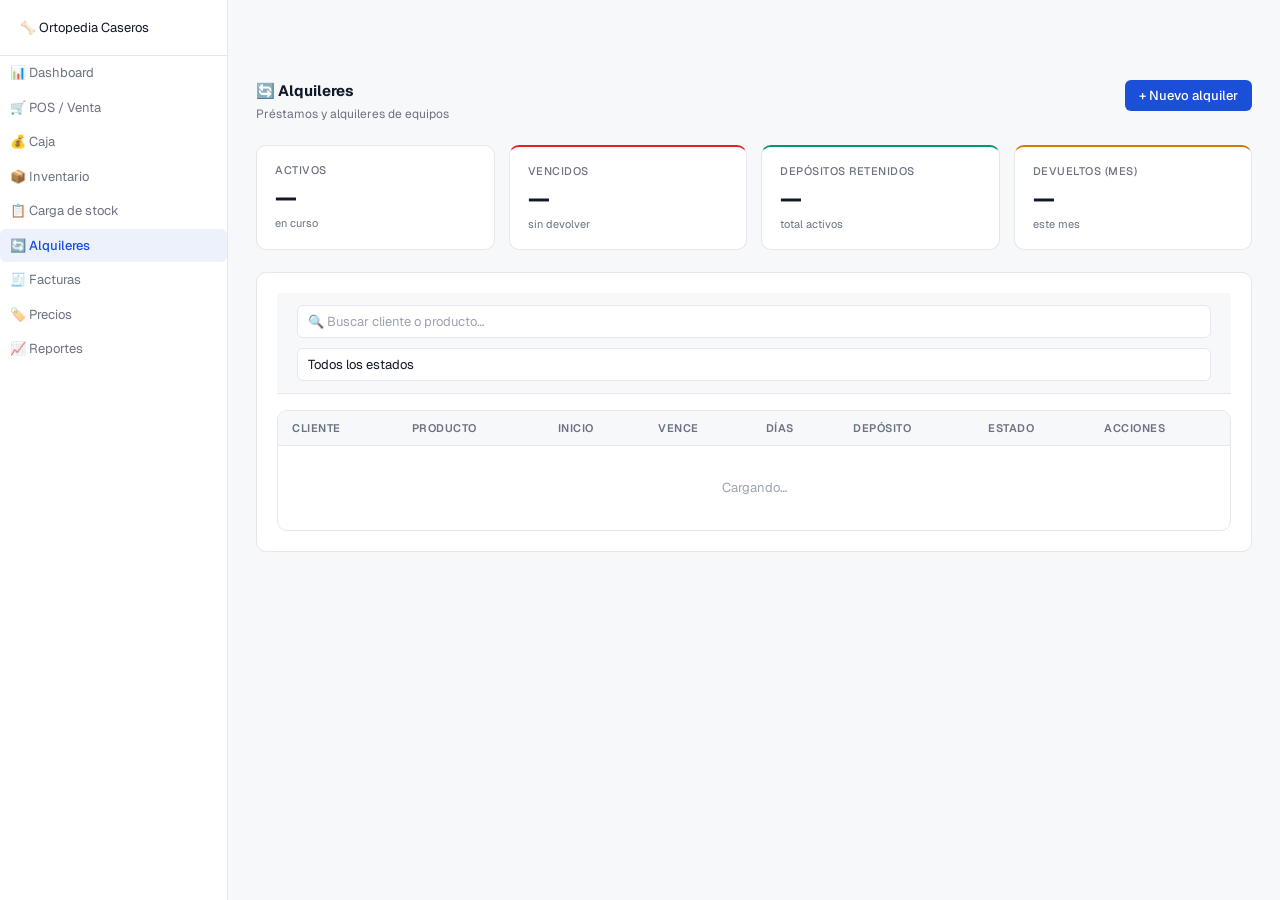
==== alquileres.html @ b58b051e "feat: logo, sidebar badges, stock bars, alquileres module, topbar stats - Logo: replaced webp with c" ====
<!DOCTYPE html>
<html lang="es">
<head>
  <meta charset="UTF-8">
  <meta name="viewport" content="width=device-width, initial-scale=1.0">
  <title>Alquileres — Ortopedia Caseros</title>
  <script>if(localStorage.getItem('theme')==='dark'||(!localStorage.getItem('theme')&&matchMedia('(prefers-color-scheme: dark)').matches))document.documentElement.classList.add('dark');</script>
  <link rel="stylesheet" href="css/styles.css">
  <style>
    .alq-estado-activo   { color: var(--green);  background: var(--green-bg);  }
    .alq-estado-vencido  { color: var(--red);    background: var(--red-bg);    }
    .alq-estado-devuelto { color: var(--text-3); background: var(--surface-2); }
    .dias-badge {
      display: inline-flex; align-items: center;
      font-size: 11px; font-weight: 600;
      padding: 2px 8px; border-radius: 10px;
    }
    .filter-row { display: flex; gap: 10px; flex-wrap: wrap; margin-bottom: 16px; align-items: center; }
  </style>
</head>
<body>
  <button class="hamburger" id="hamburger">☰</button>
  <div class="sidebar-overlay" id="sidebar-overlay"></div>

  <div class="layout">
    <nav class="sidebar" id="sidebar">
      <div class="logo">🦴 Ortopedia Caseros</div>
      <a href="index.html">📊 Dashboard</a>
      <a href="pos.html">🛒 POS / Venta</a>
      <a href="caja.html">💰 Caja</a>
      <a href="inventario.html">📦 Inventario</a>
      <a href="stock-carga.html">📋 Carga de stock</a>
      <a href="alquileres.html" class="active">🔄 Alquileres</a>
      <a href="facturas.html">🧾 Facturas</a>
      <a href="precios.html">🏷️ Precios</a>
      <a href="reportes.html">📈 Reportes</a>
    </nav>

    <main class="main">
      <div class="page-header" style="display:flex;align-items:flex-start;justify-content:space-between;flex-wrap:wrap;gap:12px">
        <div>
          <h1>🔄 Alquileres</h1>
          <p>Préstamos y alquileres de equipos</p>
        </div>
        <button class="btn btn-primary" id="btn-nuevo-alquiler">+ Nuevo alquiler</button>
      </div>

      <!-- KPIs -->
      <div class="kpi-grid">
        <div class="kpi-card">
          <div class="kpi-label">Activos</div>
          <div class="kpi-value" id="kpi-activos">—</div>
          <div class="kpi-sub">en curso</div>
        </div>
        <div class="kpi-card red">
          <div class="kpi-label">Vencidos</div>
          <div class="kpi-value" id="kpi-vencidos">—</div>
          <div class="kpi-sub">sin devolver</div>
        </div>
        <div class="kpi-card green">
          <div class="kpi-label">Depósitos retenidos</div>
          <div class="kpi-value" id="kpi-depositos">—</div>
          <div class="kpi-sub">total activos</div>
        </div>
        <div class="kpi-card amber">
          <div class="kpi-label">Devueltos (mes)</div>
          <div class="kpi-value" id="kpi-devueltos-mes">—</div>
          <div class="kpi-sub">este mes</div>
        </div>
      </div>

      <!-- Filtros -->
      <div class="card">
        <div class="filter-row">
          <input type="text" class="input" id="busqueda-alq" placeholder="🔍 Buscar cliente o producto…" style="flex:1;min-width:200px">
          <select class="select" id="filtro-estado" style="min-width:150px">
            <option value="">Todos los estados</option>
            <option value="activo">🟢 Activos</option>
            <option value="vencido">🔴 Vencidos</option>
            <option value="devuelto">⚫ Devueltos</option>
          </select>
        </div>

        <div class="table-wrap">
          <table>
            <thead>
              <tr>
                <th>Cliente</th>
                <th>Producto</th>
                <th>Inicio</th>
                <th>Vence</th>
                <th>Días</th>
                <th>Depósito</th>
                <th>Estado</th>
                <th>Acciones</th>
              </tr>
            </thead>
            <tbody id="alq-tbody">
              <tr><td colspan="8" style="text-align:center;color:var(--text-dim);padding:32px">Cargando…</td></tr>
            </tbody>
          </table>
        </div>
      </div>
    </main>
  </div>

  <!-- Bottom nav mobile -->
  <nav class="bottom-nav">
    <a href="pos.html"><span class="icon">🛒</span>POS</a>
    <a href="caja.html"><span class="icon">💰</span>Caja</a>
    <a href="inventario.html"><span class="icon">📦</span>Stock</a>
    <a href="index.html"><span class="icon">📊</span>Panel</a>
  </nav>

  <!-- Modal nuevo alquiler -->
  <div class="modal-overlay hidden" id="modal-nuevo-alq">
    <div class="modal">
      <div class="modal-header">
        <span class="modal-title">Nuevo alquiler</span>
        <button class="modal-close" id="btn-cerrar-nuevo-alq">✕</button>
      </div>
      <form id="form-nuevo-alq">
        <div class="form-row">
          <div class="form-group">
            <label>Nombre del cliente *</label>
            <input type="text" class="input" name="cliente_nombre" required placeholder="Ej: María García">
          </div>
          <div class="form-group">
            <label>Teléfono</label>
            <input type="tel" class="input" name="cliente_telefono" placeholder="Ej: 11-1234-5678">
          </div>
        </div>
        <div class="form-group">
          <label>Producto / Equipo *</label>
          <input type="text" class="input" id="alq-producto-search" name="producto_nombre"
            required placeholder="Escribí para buscar…" autocomplete="off">
          <input type="hidden" id="alq-producto-id" name="producto_id">
          <div id="alq-producto-sugerencias" style="display:none;position:absolute;background:var(--surface);border:1px solid var(--border);border-radius:var(--radius-sm);z-index:200;min-width:280px;box-shadow:0 4px 16px rgba(0,0,0,.12)"></div>
        </div>
        <div class="form-row">
          <div class="form-group">
            <label>Fecha inicio *</label>
            <input type="date" class="input" name="fecha_inicio" required id="alq-fecha-inicio">
          </div>
          <div class="form-group">
            <label>Fecha devolución prevista *</label>
            <input type="date" class="input" name="fecha_fin_prevista" required id="alq-fecha-fin">
          </div>
        </div>
        <div class="form-row">
          <div class="form-group">
            <label>Depósito ($)</label>
            <input type="number" class="input" name="deposito" min="0" step="100" placeholder="0">
          </div>
          <div class="form-group">
            <label>Precio por día ($)</label>
            <input type="number" class="input" name="precio_por_dia" min="0" step="50" placeholder="0">
          </div>
        </div>
        <div class="form-group">
          <label>Notas</label>
          <textarea class="input" name="notas" rows="2" style="resize:vertical" placeholder="Observaciones, talle, condición del equipo…"></textarea>
        </div>
        <button type="submit" class="btn btn-primary btn-full">Registrar alquiler</button>
      </form>
    </div>
  </div>

  <!-- Modal detalle / devolver -->
  <div class="modal-overlay hidden" id="modal-detalle-alq">
    <div class="modal" style="max-width:440px">
      <div class="modal-header">
        <span class="modal-title">Detalle de alquiler</span>
        <button class="modal-close" id="btn-cerrar-detalle-alq">✕</button>
      </div>
      <div id="detalle-alq-content"></div>
      <div style="display:flex;gap:10px;margin-top:20px" id="detalle-alq-actions"></div>
    </div>
  </div>

  <script>
    const hamburger = document.getElementById('hamburger');
    const sidebar   = document.getElementById('sidebar');
    const overlay   = document.getElementById('sidebar-overlay');
    hamburger.addEventListener('click', () => {
      sidebar.classList.toggle('open');
      overlay.classList.toggle('open');
    });
    overlay.addEventListener('click', () => {
      sidebar.classList.remove('open');
      overlay.classList.remove('open');
    });
  </script>

  <script type="module" src="js/common.js"></script>
  <script type="module" src="js/theme.js"></script>
  <script type="module" src="js/alquileres.js"></script>
</body>
</html>
---- css/styles.css ----
@import url('https://fonts.googleapis.com/css2?family=Geist:wght@300;400;500;600;700;800&family=Geist+Mono:wght@400;500&display=swap');

/* ── Variables — Light mode (default) ── */
:root {
  --bg: #F7F8FA;
  --white: #FFFFFF;
  --surface: #FFFFFF;
  --surface-2: #F3F4F6;
  --border: #E4E7EC;
  --border-strong: #C9CDD6;
  --text: #111827;
  --text-2: #374151;
  --text-3: #6B7280;
  --text-4: #9CA3AF;
  --row-hover: #FAFAFA;

  --brand: #1B4FD8;
  --brand-hover: #1740B0;
  --brand-light: #EFF4FF;
  --brand-dim: rgba(27,79,216,0.08);
  --green: #059669;
  --green-bg: #ECFDF5;
  --amber: #D97706;
  --amber-bg: #FFFBEB;
  --red: #DC2626;
  --red-bg: #FEF2F2;
  --blue: #2563EB;
  --blue-bg: #EFF6FF;
  --purple: #7C3AED;
  --purple-bg: #F5F3FF;

  /* Backward-compat aliases */
  --teal: var(--brand);
  --teal-dim: var(--brand-dim);
  --text-muted: var(--text-3);
  --text-dim: var(--text-4);
  --red-dim: var(--red-bg);
  --amber-dim: var(--amber-bg);
  --green-dim: var(--green-bg);

  --radius: 10px;
  --radius-sm: 6px;
  --sidebar-w: 228px;
  --topbar-h: 56px;
}

/* ── Dark mode ── */
html.dark {
  --bg: #0F1117;
  --white: #171B25;
  --surface: #171B25;
  --surface-2: #1E2333;
  --border: rgba(255,255,255,0.07);
  --border-strong: rgba(255,255,255,0.12);
  --text: #EEF0F6;
  --text-2: #C9D1E0;
  --text-3: #8890A8;
  --text-4: #555D75;
  --row-hover: rgba(255,255,255,0.025);

  --brand: #5B9BFF;
  --brand-hover: #4a88ee;
  --brand-light: rgba(91,155,255,0.10);
  --brand-dim: rgba(91,155,255,0.08);
  --green: #4ADE80;
  --green-bg: rgba(74,222,128,0.10);
  --amber: #FFB547;
  --amber-bg: rgba(255,181,71,0.12);
  --red: #FF5B5B;
  --red-bg: rgba(255,91,91,0.12);
}

/* ── Reset ── */
*, *::before, *::after { box-sizing: border-box; margin: 0; padding: 0; }
html { font-size: 13px; }

body {
  min-height: 100vh;
  background: var(--bg);
  color: var(--text);
  font-family: 'Geist', 'Inter', sans-serif;
  font-size: 1rem;
  line-height: 1.5;
  -webkit-font-smoothing: antialiased;
}

a { color: inherit; text-decoration: none; }

/* ── Layout ── */
.layout { display: flex; min-height: 100vh; }

/* ── Sidebar ── */
.sidebar {
  width: var(--sidebar-w);
  background: var(--surface);
  border-right: 1px solid var(--border);
  display: flex;
  flex-direction: column;
  position: fixed;
  top: 0; left: 0; bottom: 0;
  z-index: 100;
  overflow-y: auto;
  transition: transform 0.25s ease;
}

/* Logo area */
.logo {
  height: var(--topbar-h);
  padding: 0 20px;
  display: flex;
  align-items: center;
  gap: 10px;
  border-bottom: 1px solid var(--border);
  flex-shrink: 0;
}

.logo-icon {
  width: 30px; height: 30px;
  background: var(--brand);
  border-radius: 7px;
  display: flex; align-items: center; justify-content: center;
  font-size: 14px;
  flex-shrink: 0;
}

.logo-name { font-size: 13px; font-weight: 600; color: var(--text); line-height: 1.2; }
.logo-sub  { font-size: 10px; color: var(--text-3); }
.logo img  { display: block; }

/* Nav */
.sidebar-nav { padding: 12px 10px; flex: 1; }

.sidebar-section {
  font-size: 10px;
  font-weight: 600;
  text-transform: uppercase;
  letter-spacing: 0.08em;
  color: var(--text-4);
  padding: 8px 10px 4px;
}

.sidebar a {
  display: flex;
  align-items: center;
  gap: 8px;
  padding: 7px 10px;
  border-radius: var(--radius-sm);
  color: var(--text-3);
  font-size: 13px;
  font-weight: 400;
  transition: background 0.1s, color 0.1s;
  margin-bottom: 1px;
  border: none;
}

.sidebar a:hover { background: var(--bg); color: var(--text-2); }
.sidebar a.active { background: var(--brand-dim); color: var(--brand); font-weight: 500; }

/* Sidebar nav badges */
.nav-badge {
  margin-left: auto;
  background: var(--red);
  color: #fff;
  font-size: 10px;
  font-weight: 700;
  min-width: 18px;
  height: 18px;
  border-radius: 9px;
  display: flex; align-items: center; justify-content: center;
  padding: 0 5px;
  flex-shrink: 0;
  line-height: 1;
}
.nav-badge.green { background: var(--green); }
.nav-badge.amber { background: var(--amber); }
.nav-badge.brand { background: var(--brand); color: #fff; }

/* User card at bottom */
.sidebar-bottom {
  padding: 12px 10px;
  border-top: 1px solid var(--border);
  flex-shrink: 0;
}

.user-card {
  display: flex; align-items: center; gap: 10px;
  padding: 8px 10px;
  border-radius: var(--radius-sm);
  cursor: pointer;
}

.user-card:hover { background: var(--bg); }
.user-av { width: 30px; height: 30px; border-radius: 50%; background: var(--brand); color: white; font-size: 12px; font-weight: 600; display: flex; align-items: center; justify-content: center; flex-shrink: 0; }
.user-name { font-size: 13px; font-weight: 500; line-height: 1.3; }
.user-role { font-size: 11px; color: var(--text-3); }

/* ── Topbar ── */
.topbar {
  position: fixed;
  top: 0; left: var(--sidebar-w); right: 0;
  height: var(--topbar-h);
  background: var(--surface);
  border-bottom: 1px solid var(--border);
  display: flex;
  align-items: center;
  padding: 0 28px;
  gap: 12px;
  z-index: 40;
}

.topbar-title { font-size: 15px; font-weight: 600; color: var(--text); }
.topbar-sub { font-size: 11px; color: var(--text-3); margin-top: 1px; }

.topbar-right {
  margin-left: auto;
  display: flex;
  align-items: center;
  gap: 8px;
}

.topbar-search {
  display: flex; align-items: center; gap: 6px;
  background: var(--bg);
  border: 1px solid var(--border);
  border-radius: var(--radius-sm);
  padding: 6px 12px;
  font-size: 12px;
  color: var(--text-3);
  min-width: 200px;
  cursor: text;
}

.caja-open {
  display: flex; align-items: center; gap: 6px;
  font-size: 12px; color: var(--green);
  background: var(--green-bg);
  padding: 4px 10px; border-radius: var(--radius-sm);
  font-weight: 500;
}

/* Topbar inline stats */
.topbar-stat {
  display: flex; flex-direction: column; align-items: flex-end;
  padding: 0 14px;
  border-left: 1px solid var(--border);
  line-height: 1.3;
}
.topbar-stat-val { font-size: 13px; font-weight: 700; color: var(--text); }
.topbar-stat-lbl { font-size: 10px; color: var(--text-3); text-transform: uppercase; letter-spacing: 0.04em; }

.caja-dot {
  width: 6px; height: 6px;
  border-radius: 50%;
  background: var(--green);
  animation: pulse 2s infinite;
}

@keyframes pulse { 0%,100%{opacity:1} 50%{opacity:0.4} }

/* ── Main ── */
.main {
  margin-left: var(--sidebar-w);
  margin-top: var(--topbar-h);
  flex: 1;
  padding: 24px 28px;
  max-width: 1400px;
}

.page-header {
  display: flex;
  align-items: flex-start;
  justify-content: space-between;
  gap: 16px;
  margin-bottom: 22px;
}

.page-header h1 {
  font-size: 15px;
  font-weight: 700;
  margin-bottom: 2px;
}

.page-header p {
  color: var(--text-3);
  font-size: 12px;
}

/* ── Panels / Cards ── */
.panel, .card {
  background: var(--surface);
  border: 1px solid var(--border);
  border-radius: var(--radius);
  overflow: hidden;
}

.panel-head {
  padding: 14px 20px;
  border-bottom: 1px solid var(--border);
  display: flex;
  align-items: center;
  justify-content: space-between;
}

.panel-title, .card-title {
  font-size: 14px;
  font-weight: 600;
  color: var(--text);
}

.panel-sub {
  font-size: 11px;
  color: var(--text-3);
  margin-top: 1px;
}

.panel-action { font-size: 12px; color: var(--brand); cursor: pointer; font-weight: 500; }

.panel-body { padding: 18px 20px; }

/* card-title backward compat (old HTML uses .card > .card-title directly) */
.card > .card-title:first-child {
  font-size: 11px;
  font-weight: 600;
  text-transform: uppercase;
  letter-spacing: 0.05em;
  color: var(--text-3);
  padding: 14px 20px 0;
  margin-bottom: 12px;
}

/* card without panel-body: keep padding */
.card:not(.panel) { padding: 20px; }

/* ── KPI Cards ── */
.kpi-grid {
  display: grid;
  grid-template-columns: repeat(auto-fit, minmax(180px, 1fr));
  gap: 14px;
  margin-bottom: 22px;
}

.kpi-row {
  display: grid;
  grid-template-columns: repeat(5, 1fr);
  gap: 14px;
  margin-bottom: 22px;
}

.kpi-card, .kpi {
  background: var(--surface);
  border: 1px solid var(--border);
  border-radius: var(--radius);
  padding: 16px 18px;
}

.kpi-card.amber { border-top: 2px solid var(--amber); }
.kpi-card.red   { border-top: 2px solid var(--red); }
.kpi-card.blue  { border-top: 2px solid var(--blue); }
.kpi-card.green { border-top: 2px solid var(--green); }

.kpi-label, .kpi > .kpi-label {
  font-size: 11px;
  font-weight: 500;
  color: var(--text-3);
  text-transform: uppercase;
  letter-spacing: 0.5px;
  margin-bottom: 8px;
}

.kpi-value, .kpi-val {
  font-size: 24px;
  font-weight: 700;
  color: var(--text);
  line-height: 1;
  font-variant-numeric: tabular-nums;
}

.kpi-sub {
  font-size: 11px;
  color: var(--text-3);
  margin-top: 5px;
  display: flex;
  align-items: center;
  gap: 4px;
}

.change { font-size: 11px; font-weight: 600; padding: 1px 5px; border-radius: 4px; }
.ch-up  { background: var(--green-bg); color: var(--green); }
.ch-dn  { background: var(--red-bg);   color: var(--red); }

/* ── Buttons ── */
.btn {
  display: inline-flex;
  align-items: center;
  justify-content: center;
  gap: 5px;
  padding: 7px 14px;
  border-radius: var(--radius-sm);
  font-family: 'Geist', sans-serif;
  font-size: 13px;
  font-weight: 500;
  cursor: pointer;
  border: none;
  transition: background 0.15s, opacity 0.15s;
  white-space: nowrap;
  text-decoration: none;
}

.btn:active { opacity: 0.85; }

.btn-primary { background: var(--brand); color: #fff; }
.btn-primary:hover { background: var(--brand-hover); }

.btn-secondary, .btn-ghost {
  background: transparent;
  color: var(--text-2);
  border: 1px solid var(--border);
}

.btn-secondary:hover, .btn-ghost:hover { background: var(--bg); }

.btn-danger {
  background: var(--red-bg);
  color: var(--red);
  border: 1px solid var(--border);
}

.btn-danger:hover { opacity: 0.8; }

.btn-amber {
  background: var(--amber-bg);
  color: var(--amber);
  border: 1px solid var(--border);
}

.btn-sm { padding: 4px 10px; font-size: 12px; }
.btn-lg { padding: 10px 20px; font-size: 14px; font-weight: 600; }
.btn-full { width: 100%; }

.btn:disabled { opacity: 0.4; cursor: not-allowed; }

/* ── Inputs ── */
.input, .select, textarea, .filter-input {
  width: 100%;
  background: var(--surface);
  border: 1px solid var(--border);
  border-radius: var(--radius-sm);
  color: var(--text);
  font-family: 'Geist', sans-serif;
  font-size: 13px;
  padding: 7px 10px;
  outline: none;
  transition: border-color 0.15s, box-shadow 0.15s;
}

.input:focus, .select:focus, textarea:focus, .filter-input:focus {
  border-color: var(--brand);
  box-shadow: 0 0 0 3px var(--brand-dim);
}

html.dark .input,
html.dark .select,
html.dark textarea { background: var(--surface-2); }

.select, .filter-input[type=text] { -webkit-appearance: none; }
.input::placeholder, .filter-input::placeholder { color: var(--text-4); }

.form-group { display: flex; flex-direction: column; gap: 5px; margin-bottom: 12px; }
.form-group label { font-size: 11px; font-weight: 600; color: var(--text-3); text-transform: uppercase; letter-spacing: 0.04em; }
.form-row { display: grid; grid-template-columns: 1fr 1fr; gap: 12px; }

/* ── Filter row ── */
.filter-row {
  display: flex;
  align-items: center;
  gap: 8px;
  padding: 12px 20px;
  border-bottom: 1px solid var(--border);
  background: var(--bg);
  flex-wrap: wrap;
}

.fchip {
  padding: 4px 12px;
  border-radius: 20px;
  font-size: 12px;
  cursor: pointer;
  border: 1px solid var(--border);
  color: var(--text-3);
  background: var(--surface);
  transition: all 0.1s;
  white-space: nowrap;
}

.fchip.on    { background: var(--brand-dim); color: var(--brand); border-color: rgba(27,79,216,0.2); }
.fchip.red   { background: var(--red-bg); color: var(--red); border-color: rgba(220,38,38,0.2); }
.fchip.amber { background: var(--amber-bg); color: var(--amber); border-color: rgba(217,119,6,0.2); }

/* ── Tabs ── */
.tabs { display: flex; border-bottom: 1px solid var(--border); padding: 0 20px; }
.tab {
  padding: 10px 16px;
  font-size: 13px;
  cursor: pointer;
  color: var(--text-3);
  border-bottom: 2px solid transparent;
  margin-bottom: -1px;
  transition: all 0.15s;
  background: none;
  border-top: none; border-left: none; border-right: none;
  font-family: inherit;
}
.tab.on, .tab.active { color: var(--brand); border-bottom-color: var(--brand); font-weight: 500; }
.tab:hover:not(.on):not(.active) { color: var(--text-2); }

/* ── Table ── */
.table-wrap {
  overflow-x: auto;
  border-radius: var(--radius);
  border: 1px solid var(--border);
}

table, .data-table {
  width: 100%;
  border-collapse: collapse;
  font-size: 13px;
}

thead th {
  background: var(--bg);
  color: var(--text-3);
  font-size: 11px;
  font-weight: 600;
  text-transform: uppercase;
  letter-spacing: 0.5px;
  padding: 9px 14px;
  text-align: left;
  border-bottom: 1px solid var(--border);
  white-space: nowrap;
}

tbody tr { border-bottom: 1px solid #F3F4F6; transition: background 0.1s; }
html.dark tbody tr { border-bottom-color: var(--border); }
tbody tr:last-child { border-bottom: none; }
tbody tr:hover td { background: var(--row-hover); }
tbody td { padding: 11px 14px; color: var(--text); vertical-align: middle; }

.pagination {
  display: flex;
  align-items: center;
  justify-content: space-between;
  padding: 10px 20px;
  border-top: 1px solid var(--border);
  font-size: 12px;
  color: var(--text-3);
}

/* ── Stock bar ── */
.stk { display: flex; align-items: center; gap: 8px; }
.stk-bar { width: 64px; height: 5px; background: #E5E7EB; border-radius: 3px; overflow: hidden; flex-shrink: 0; }
html.dark .stk-bar { background: var(--border-strong); }
.stk-fill { height: 100%; border-radius: 3px; }
.stk-fill.crit { background: var(--red); }
.stk-fill.warn { background: var(--amber); }
.stk-fill.ok   { background: var(--green); }

/* ── Monospace ── */
.mono { font-family: 'Geist Mono', monospace; font-size: 12px; color: var(--text-3); }

/* ── Summary rows ── */
.sum-row {
  display: flex;
  justify-content: space-between;
  align-items: center;
  padding: 10px 0;
  border-bottom: 1px solid var(--border);
  font-size: 13px;
}
.sum-row:last-child { border-bottom: none; }
.sum-label { color: var(--text-3); }
.sum-val   { font-weight: 600; }

/* ── Badges ── */
.badge {
  display: inline-flex;
  align-items: center;
  gap: 4px;
  padding: 2px 8px;
  border-radius: 4px;
  font-size: 11px;
  font-weight: 500;
}

.badge-green, .b-green   { background: var(--green-bg);  color: var(--green); }
.badge-amber, .b-amber   { background: var(--amber-bg);  color: var(--amber); }
.badge-red,   .b-red     { background: var(--red-bg);    color: var(--red); }
.badge-blue,  .b-blue    { background: var(--blue-bg);   color: var(--blue); }
.badge-teal,  .b-brand   { background: var(--brand-dim); color: var(--brand); }
.b-purple                { background: var(--purple-bg); color: var(--purple); }
.b-gray                  { background: var(--bg); color: var(--text-3); border: 1px solid var(--border); }

/* ── Alert item ── */
.alert-item { display: flex; align-items: flex-start; gap: 10px; padding: 11px 0; border-bottom: 1px solid var(--border); }
.alert-item:last-child { border-bottom: none; }
.alert-dot { width: 7px; height: 7px; border-radius: 50%; flex-shrink: 0; margin-top: 4px; }
.alert-text { font-size: 13px; flex: 1; }
.alert-meta { font-size: 11px; color: var(--text-4); margin-top: 2px; }

/* ── Progress ── */
.progress-item { margin-bottom: 12px; }
.progress-header { display: flex; justify-content: space-between; font-size: 12px; margin-bottom: 5px; }
.progress-label { color: var(--text-2); font-weight: 500; }
.progress-val   { color: var(--text-3); }
.progress-bar   { height: 6px; background: #E5E7EB; border-radius: 3px; overflow: hidden; }
html.dark .progress-bar { background: var(--border-strong); }
.progress-fill  { height: 100%; border-radius: 3px; }

/* ── Bar chart CSS ── */
.bar-chart {
  display: flex; align-items: flex-end; gap: 5px; height: 110px;
}

.bc-col {
  flex: 1; display: flex; flex-direction: column;
  align-items: center; justify-content: flex-end; gap: 3px; height: 100%;
}

.bc-bar {
  width: 100%; border-radius: 3px 3px 0 0;
  background: var(--brand-dim);
  border-top: 2px solid rgba(27,79,216,0.15);
  min-height: 4px;
  transition: background 0.15s;
  cursor: pointer;
}

.bc-bar:hover { background: var(--brand); border-top-color: var(--brand); }
.bc-bar.today { background: var(--brand); border-top-color: var(--brand); }

.bc-label { font-size: 9px; color: var(--text-4); font-variant-numeric: tabular-nums; }

/* backward compat bar chart */
.bar-item { flex: 1; display: flex; flex-direction: column; align-items: center; gap: 4px; height: 100%; justify-content: flex-end; }
.bar-fill { width: 100%; background: var(--brand-dim); border-radius: 3px 3px 0 0; min-height: 2px; transition: height 0.3s ease; border-top: 2px solid rgba(27,79,216,0.15); }
.bar-fill.today { background: var(--brand); }
.bar-label { font-size: 9px; color: var(--text-4); }

/* ── Modal ── */
.modal-overlay {
  position: fixed; inset: 0;
  background: rgba(0,0,0,0.45);
  display: flex; align-items: center; justify-content: center;
  z-index: 1000; padding: 16px;
  backdrop-filter: blur(3px);
}

.modal-overlay.hidden { display: none; }

.modal {
  background: var(--surface);
  border: 1px solid var(--border-strong);
  border-radius: var(--radius);
  padding: 24px;
  width: 100%;
  max-width: 480px;
  max-height: 90vh;
  overflow-y: auto;
}

.modal-header { display: flex; align-items: center; justify-content: space-between; margin-bottom: 20px; }
.modal-title { font-size: 15px; font-weight: 700; }

.modal-close {
  background: none; border: none;
  color: var(--text-3); font-size: 18px;
  cursor: pointer; padding: 4px; line-height: 1;
}

.modal-close:hover { color: var(--text); }

/* ── Toast ── */
.toast-container {
  position: fixed; bottom: 24px; right: 24px;
  z-index: 2000; display: flex; flex-direction: column; gap: 8px;
  pointer-events: none;
}

.toast {
  background: var(--surface);
  border: 1px solid var(--border-strong);
  border-radius: var(--radius-sm);
  padding: 12px 16px;
  font-size: 13px;
  min-width: 240px;
  animation: slideIn 0.2s ease;
  pointer-events: auto;
  box-shadow: 0 4px 16px rgba(0,0,0,0.1);
}

.toast.success { border-left: 3px solid var(--green); }
.toast.error   { border-left: 3px solid var(--red); }
.toast.warning { border-left: 3px solid var(--amber); }
.toast.info    { border-left: 3px solid var(--brand); }

@keyframes slideIn {
  from { transform: translateX(20px); opacity: 0; }
  to   { transform: translateX(0); opacity: 1; }
}

/* ── Loading ── */
.loading {
  display: flex; align-items: center; justify-content: center;
  gap: 8px; padding: 40px; color: var(--text-3); font-size: 13px;
}

.spinner {
  width: 16px; height: 16px;
  border: 2px solid var(--border-strong);
  border-top-color: var(--brand);
  border-radius: 50%;
  animation: spin 0.7s linear infinite;
  flex-shrink: 0;
}

@keyframes spin { to { transform: rotate(360deg); } }

.divider { height: 1px; background: var(--border); margin: 16px 0; }

.empty-state { text-align: center; padding: 48px 20px; color: var(--text-4); }
.empty-state .icon { font-size: 2rem; margin-bottom: 12px; }

/* ── Stock dots ── */
.stock-ok::before   { content: '●'; color: var(--green); margin-right: 5px; }
.stock-warn::before { content: '●'; color: var(--amber); margin-right: 5px; }
.stock-crit::before { content: '●'; color: var(--red);   margin-right: 5px; }

/* ── Sidebar search ── */
.sidebar-search-wrap {
  padding: 8px 10px 12px;
  border-bottom: 1px solid var(--border);
  margin-bottom: 4px;
  position: relative;
}

.sidebar-search-input {
  font-size: 12px !important;
  padding: 6px 10px !important;
  background: var(--bg) !important;
}

.sidebar-search-results {
  display: none;
  position: fixed;
  left: var(--sidebar-w);
  top: 0;
  width: 320px;
  max-height: 100vh;
  overflow-y: auto;
  background: var(--surface);
  border: 1px solid var(--border-strong);
  border-left: 3px solid var(--brand);
  box-shadow: 4px 0 24px rgba(0,0,0,0.12);
  z-index: 300;
}

.sidebar-result-item {
  display: flex; align-items: center; justify-content: space-between;
  gap: 12px; padding: 10px 16px;
  border-bottom: 1px solid var(--border);
  cursor: pointer; transition: background 0.1s;
}
.sidebar-result-item:last-child { border-bottom: none; }
.sidebar-result-item:hover { background: var(--row-hover); }

/* ── Hamburger / Mobile ── */
.hamburger {
  display: none;
  position: fixed; top: 14px; left: 14px;
  z-index: 200;
  background: var(--surface);
  border: 1px solid var(--border-strong);
  border-radius: var(--radius-sm);
  padding: 8px 10px; cursor: pointer; font-size: 1.2rem;
  color: var(--text);
}

.sidebar-overlay {
  display: none;
  position: fixed; inset: 0;
  background: rgba(0,0,0,0.4); z-index: 99;
}

/* ── Theme toggle ── */
.theme-toggle-btn {
  display: flex; align-items: center; justify-content: center;
  width: 32px; height: 32px;
  border-radius: var(--radius-sm);
  background: transparent;
  border: 1px solid var(--border);
  cursor: pointer; font-size: 14px;
  color: var(--text-3); transition: background 0.15s;
  flex-shrink: 0;
}

.theme-toggle-btn:hover { background: var(--bg); color: var(--text); }

/* ── Responsive ── */
@media (max-width: 768px) {
  .sidebar { transform: translateX(-100%); }
  .sidebar.open { transform: translateX(0); }
  .sidebar-overlay.open { display: block; }
  .hamburger { display: flex; }
  .topbar { left: 0; padding: 0 60px 0 16px; }

  .main {
    margin-left: 0;
    padding: 16px;
    padding-bottom: 80px;
  }

  .kpi-grid, .kpi-row { grid-template-columns: 1fr 1fr; gap: 10px; }
  .kpi-value, .kpi-val { font-size: 20px; }
  .form-row { grid-template-columns: 1fr; }

  .bottom-nav {
    display: flex;
    position: fixed; bottom: 0; left: 0; right: 0;
    background: var(--surface);
    border-top: 1px solid var(--border);
    z-index: 50; height: 60px;
  }

  .bottom-nav a {
    flex: 1; display: flex; flex-direction: column;
    align-items: center; justify-content: center; gap: 3px;
    font-size: 10px; color: var(--text-3); font-weight: 500;
    transition: color 0.15s;
  }

  .bottom-nav a.active, .bottom-nav a:hover { color: var(--brand); }
  .bottom-nav .icon { font-size: 18px; }

  .sidebar-search-results {
    left: 0; right: 0; width: 100%;
    top: auto; bottom: 60px;
    max-height: 55vh;
    border-left: 1px solid var(--border-strong);
    border-top: 3px solid var(--brand);
    box-shadow: 0 -4px 24px rgba(0,0,0,0.12);
  }
}

@media (min-width: 769px) { .bottom-nav { display: none; } }

/* ── Grid helpers ── */
.grid-2 { display: grid; grid-template-columns: 1fr 340px; gap: 18px; margin-bottom: 18px; }
.grid-3 { display: grid; grid-template-columns: 1fr 1fr 1fr; gap: 18px; margin-bottom: 18px; }
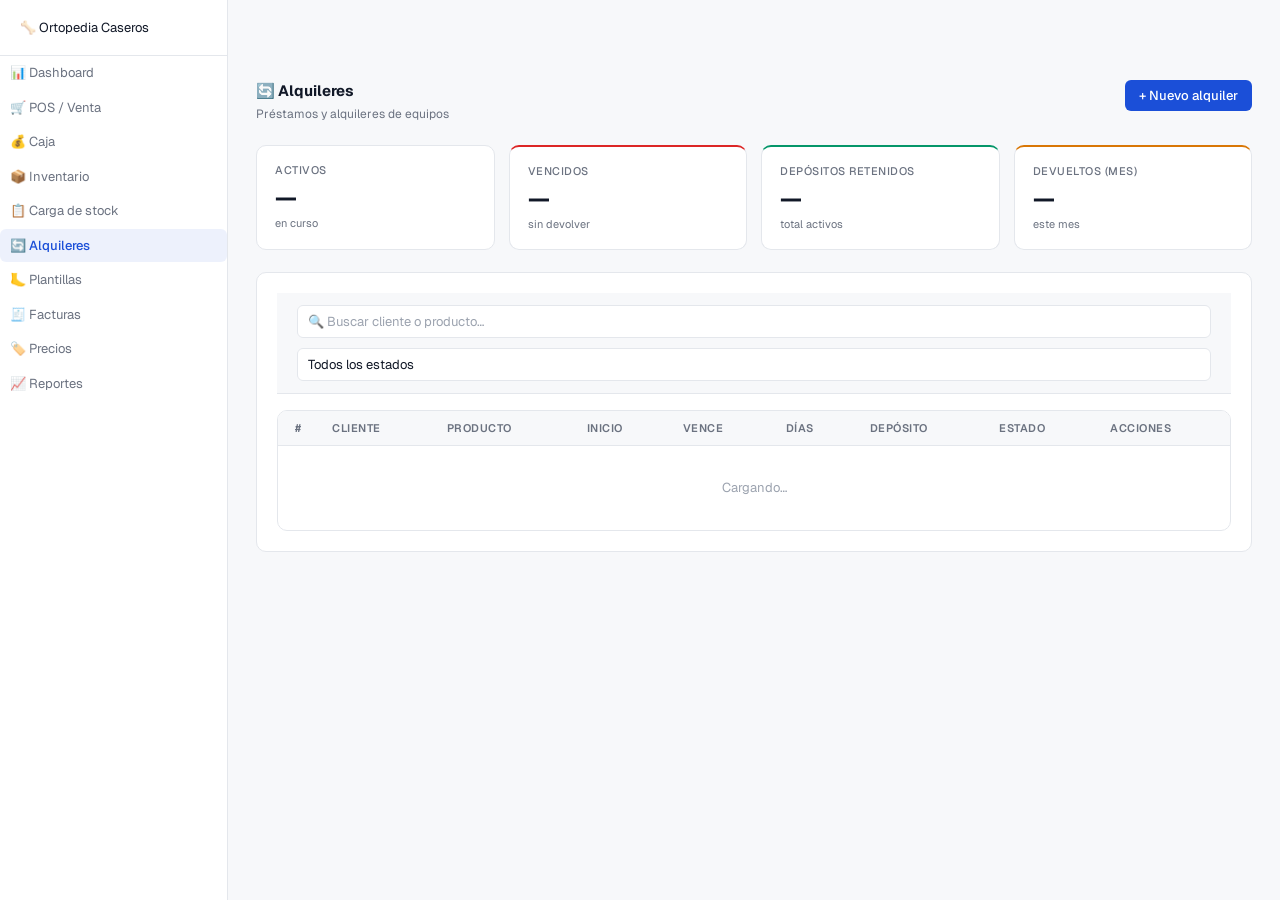
==== commit 6795b715: "Agregar módulo plantillas, flujo stock/alquileres y mejoras POS - Nuevo módulo plantillas.html con s" ====
--- a/alquileres.html
+++ b/alquileres.html
@@ -31,6 +31,7 @@
       <a href="inventario.html">📦 Inventario</a>
       <a href="stock-carga.html">📋 Carga de stock</a>
       <a href="alquileres.html" class="active">🔄 Alquileres</a>
+      <a href="plantillas.html">🦶 Plantillas</a>
       <a href="facturas.html">🧾 Facturas</a>
       <a href="precios.html">🏷️ Precios</a>
       <a href="reportes.html">📈 Reportes</a>
@@ -85,6 +86,7 @@
           <table>
             <thead>
               <tr>
+                <th style="width:40px;text-align:center">#</th>
                 <th>Cliente</th>
                 <th>Producto</th>
                 <th>Inicio</th>
@@ -96,7 +98,7 @@
               </tr>
             </thead>
             <tbody id="alq-tbody">
-              <tr><td colspan="8" style="text-align:center;color:var(--text-dim);padding:32px">Cargando…</td></tr>
+              <tr><td colspan="9" style="text-align:center;color:var(--text-dim);padding:32px">Cargando…</td></tr>
             </tbody>
           </table>
         </div>
@@ -135,7 +137,9 @@
           <input type="text" class="input" id="alq-producto-search" name="producto_nombre"
             required placeholder="Escribí para buscar…" autocomplete="off">
           <input type="hidden" id="alq-producto-id" name="producto_id">
+          <input type="hidden" id="alq-fuente-stock" name="fuente_stock" value="alquiler">
           <div id="alq-producto-sugerencias" style="display:none;position:absolute;background:var(--surface);border:1px solid var(--border);border-radius:var(--radius-sm);z-index:200;min-width:280px;box-shadow:0 4px 16px rgba(0,0,0,.12)"></div>
+          <div id="alq-fuente-indicator" style="margin-top:6px;font-size:12px;min-height:18px"></div>
         </div>
         <div class="form-row">
           <div class="form-group">
--- a/css/styles.css
+++ b/css/styles.css
@@ -238,15 +238,15 @@
   font-weight: 500;
 }
 
-/* Topbar inline stats */
-.topbar-stat {
-  display: flex; flex-direction: column; align-items: flex-end;
-  padding: 0 14px;
-  border-left: 1px solid var(--border);
-  line-height: 1.3;
-}
+/* Topbar inline stats (hi-items) */
+.header-info { display: flex; align-items: center; gap: 20px; }
+.hi-item { font-size: 12px; color: var(--text-3); }
+.hi-item strong { color: var(--text); font-weight: 600; }
+
+/* Legacy topbar-stat (kept for compat) */
+.topbar-stat { display: flex; align-items: center; gap: 20px; }
 .topbar-stat-val { font-size: 13px; font-weight: 700; color: var(--text); }
-.topbar-stat-lbl { font-size: 10px; color: var(--text-3); text-transform: uppercase; letter-spacing: 0.04em; }
+.topbar-stat-lbl { font-size: 10px; color: var(--text-3); }
 
 .caja-dot {
   width: 6px; height: 6px;
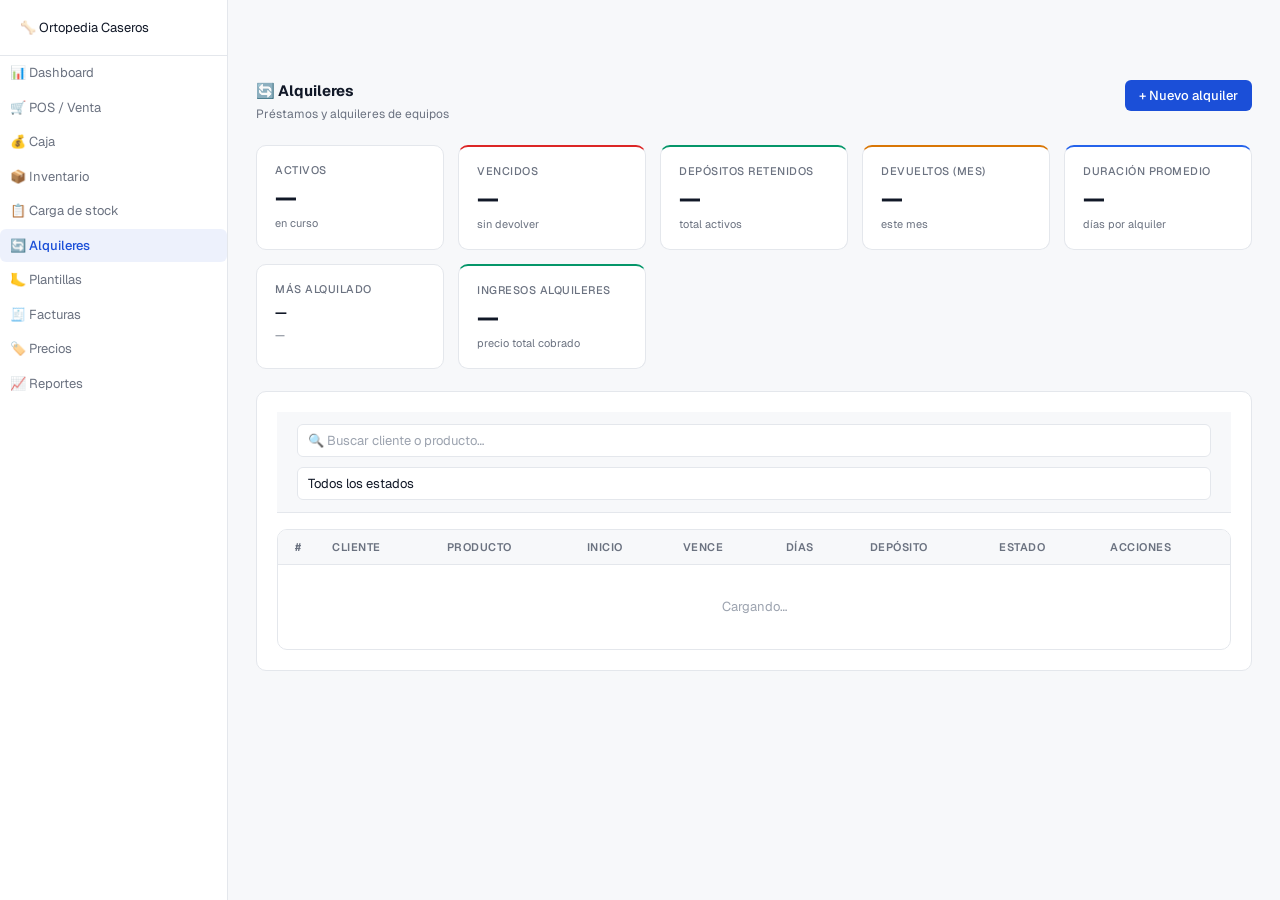
==== commit 35d2a2f5: "Feat: 6 features nuevas — Para hoy, Desglose caja, Notificaciones, Reportes sin movimiento, Métricas" ====
--- a/alquileres.html
+++ b/alquileres.html
@@ -68,6 +68,21 @@
           <div class="kpi-value" id="kpi-devueltos-mes">—</div>
           <div class="kpi-sub">este mes</div>
         </div>
+        <div class="kpi-card blue">
+          <div class="kpi-label">Duración promedio</div>
+          <div class="kpi-value" id="kpi-duracion-prom">—</div>
+          <div class="kpi-sub">días por alquiler</div>
+        </div>
+        <div class="kpi-card">
+          <div class="kpi-label">Más alquilado</div>
+          <div class="kpi-value" id="kpi-mas-alquilado" style="font-size:13px;line-height:1.3">—</div>
+          <div class="kpi-sub" id="kpi-mas-alquilado-cnt">—</div>
+        </div>
+        <div class="kpi-card green">
+          <div class="kpi-label">Ingresos alquileres</div>
+          <div class="kpi-value" id="kpi-ingresos-alq">—</div>
+          <div class="kpi-sub">precio total cobrado</div>
+        </div>
       </div>
 
       <!-- Filtros -->
